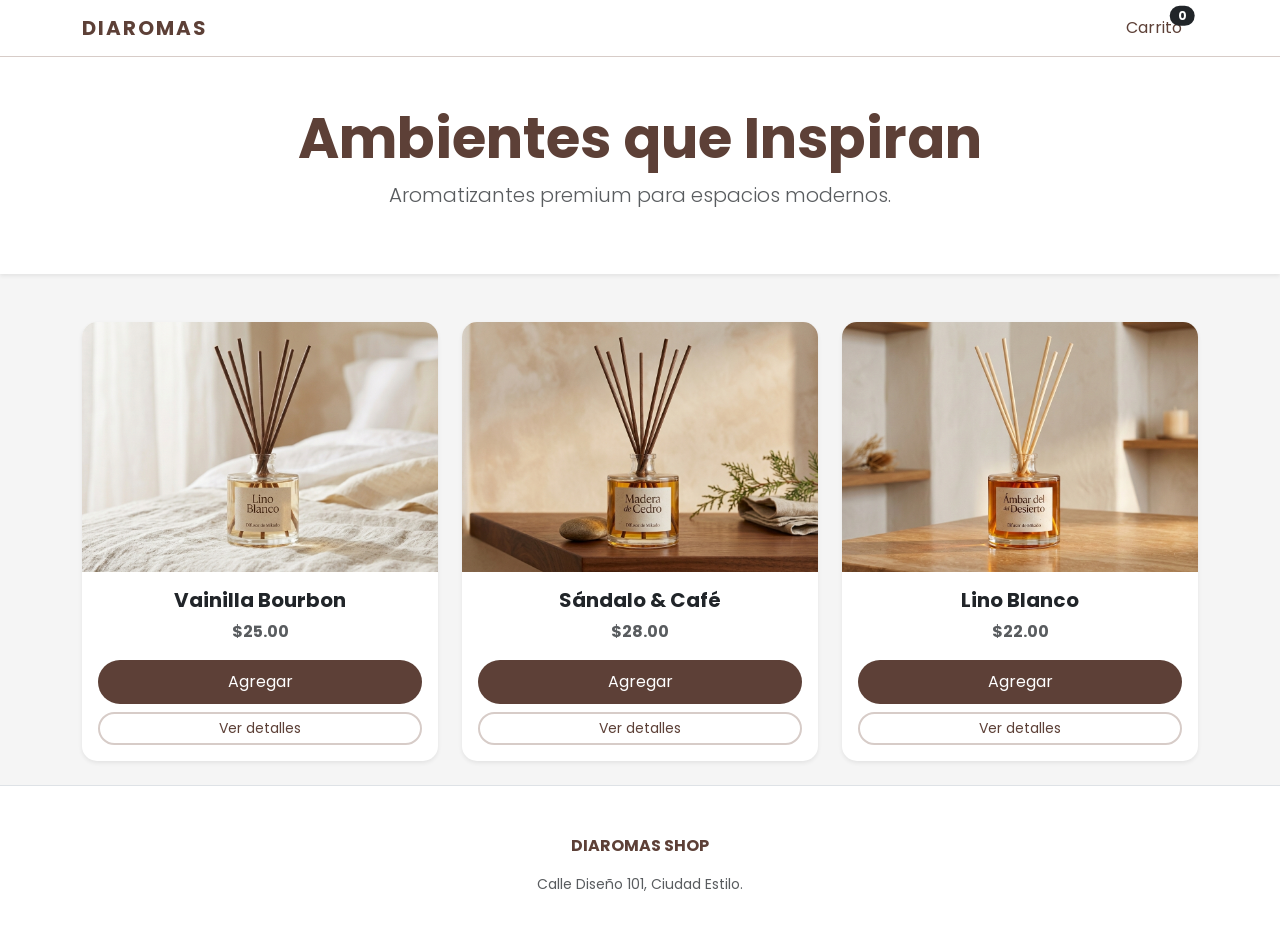
==== index.html @ bda5e0e6 "estructura incial lista" ====
<!DOCTYPE html>
<html lang="es">
<head>
    <meta charset="UTF-8">
    <meta name="viewport" content="width=device-width, initial-scale=1.0">
    <title>Diaromas | Esencias Modernas</title>
    <link href="https://cdn.jsdelivr.net/npm/bootstrap@5.3.0/dist/css/bootstrap.min.css" rel="stylesheet">
    <link href="https://fonts.googleapis.com/css2?family=Poppins:wght@300;400;700&display=swap" rel="stylesheet">
    <link rel="stylesheet" href="assets/css/styles.css">
</head>
<body>

    <nav class="navbar navbar-expand-lg sticky-top">
        <div class="container">
            <a class="navbar-brand" href="index.html">DIAROMAS</a>
            <div class="d-flex align-items-center">
                <a href="#" class="nav-link position-relative me-3">
                    Carrito
                    <span id="cart-count" class="position-absolute top-0 start-100 translate-middle badge rounded-pill bg-dark">0</span>
                </a>
            </div>
        </div>
    </nav>

    <header class="py-5 text-center bg-white mb-5 shadow-sm">
        <div class="container">
            <h1 class="display-4 fw-bold">Ambientes que Inspiran</h1>
            <p class="lead text-muted">Aromatizantes premium para espacios modernos.</p>
        </div>
    </header>

    <main class="container">
        <section id="product-grid" class="row g-4">
            </section>
    </main>

    <main class="container">
        <section id="product-grid" class="row g-4">
            </section>
    </main>

    <footer class="mt-5 py-5 border-top bg-white text-center">
        <div class="container">
            <p class="fw-bold text-uppercase">Diaromas Shop</p>
            <p class="small text-muted mb-0">Calle Diseño 101, Ciudad Estilo.</p>
        </div>
    </footer>

    <script src="assets/js/main.js"></script>
</body>
</html>
---- assets/css/styles.css ----
:root {
    --diaromas-cafe-fuerte: #5D4037;
    --diaromas-cafe-claro: #D7CCC8;
    --diaromas-crema: #F5F5F5;
    --diaromas-blanco-puro: #FFFFFF;
}

body {
    font-family: 'Poppins', sans-serif;
    background-color: var(--diaromas-crema);
    color: var(--diaromas-cafe-fuerte);
}

/* Navbar Minimalista */
.navbar {
    background-color: var(--diaromas-blanco-puro) !important;
    border-bottom: 1px solid var(--diaromas-cafe-claro);
}

.navbar-brand {
    font-weight: 700;
    color: var(--diaromas-cafe-fuerte) !important;
    letter-spacing: 2px;
}

/* Cards Modernas */
.product-card {
    border: none;
    border-radius: 15px;
    transition: all 0.3s ease;
    background-color: var(--diaromas-blanco-puro);
}

.product-card:hover {
    transform: translateY(-10px);
    box-shadow: 0 10px 30px rgba(93, 64, 55, 0.1);
}

.card-img-top {
    height: 250px;
    object-fit: cover;
    border-radius: 15px 15px 0 0;
}

/* Botones con estilo */
.btn-diaromas {
    background-color: var(--diaromas-cafe-fuerte);
    color: white;
    border-radius: 50px;
    padding: 10px 25px;
    border: none;
}

.btn-diaromas:hover {
    background-color: #3E2723;
    color: white;
}

.btn-outline-diaromas {
    border: 2px solid var(--diaromas-cafe-claro);
    color: var(--diaromas-cafe-fuerte);
    border-radius: 50px;
}

/* Responsive fixes */
@media (max-width: 420px) {
    .display-4 { font-size: 2rem; }
}
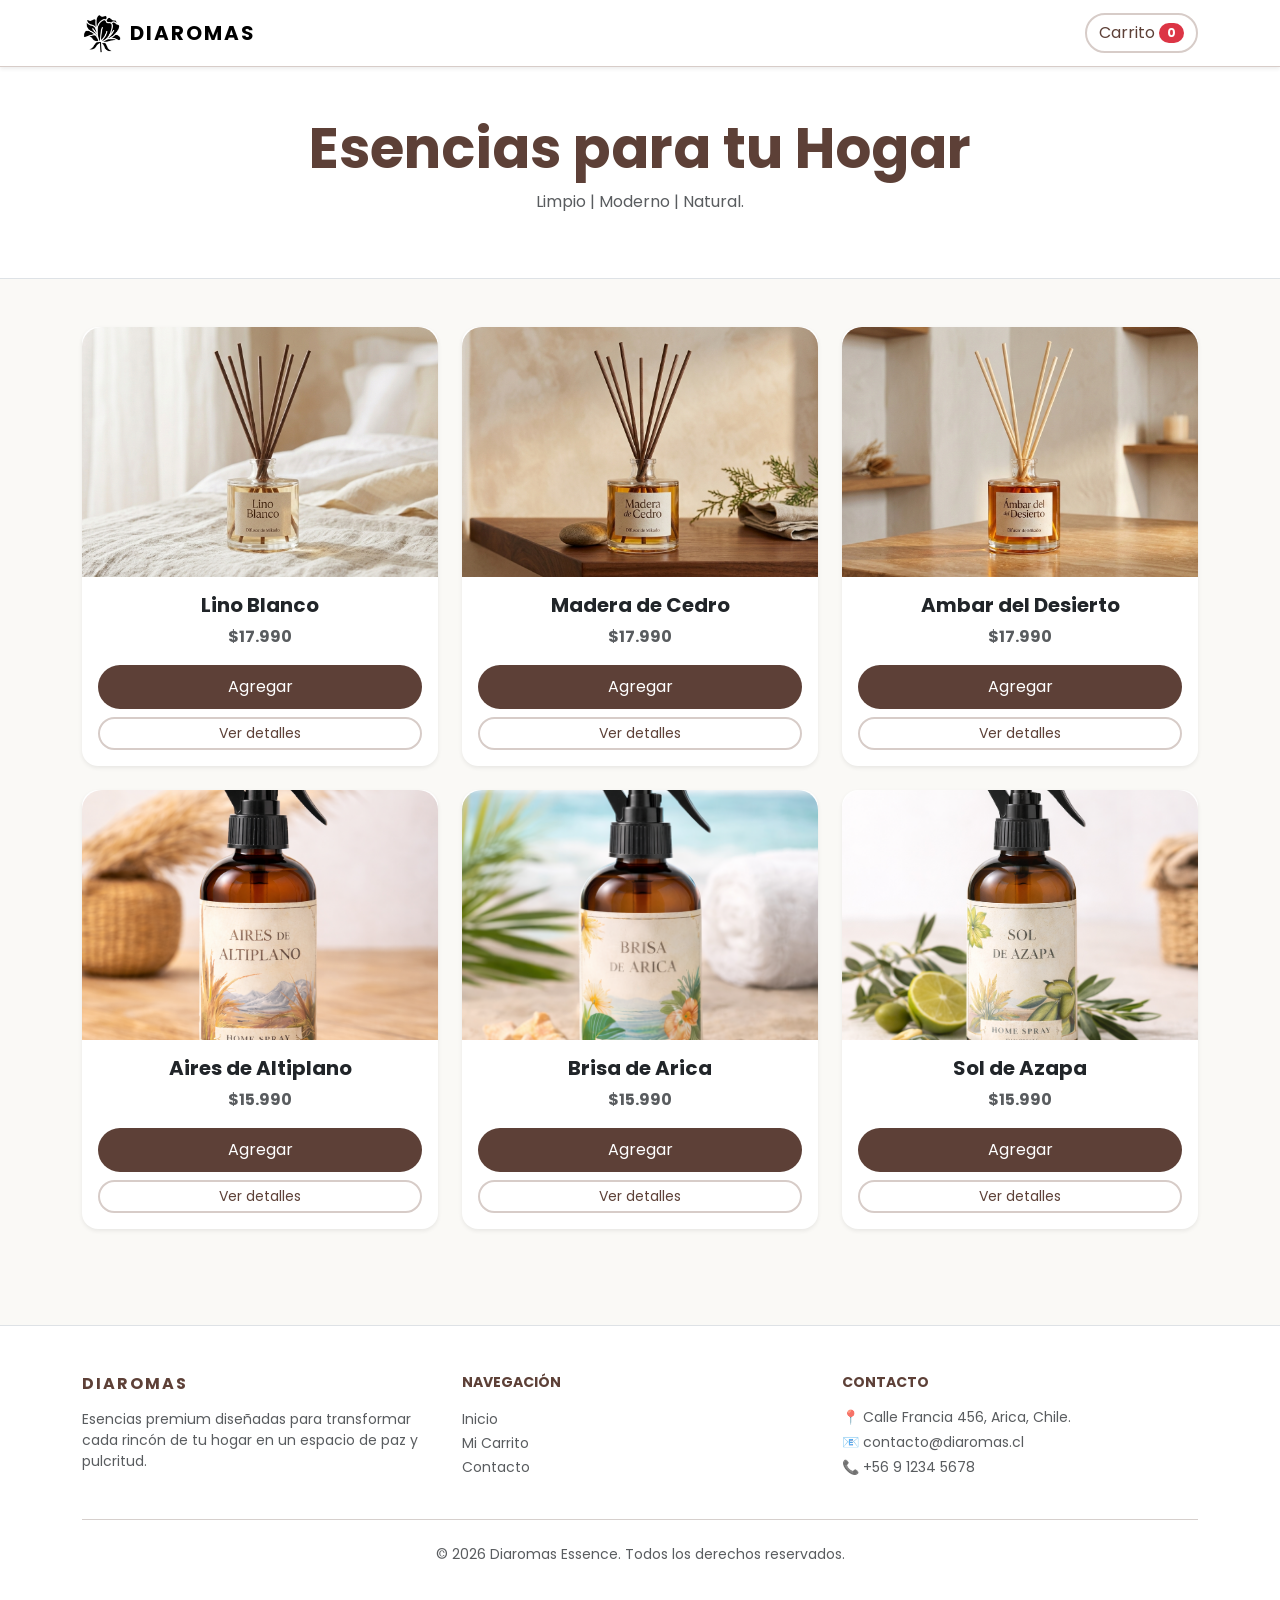
==== commit 73789ec3: "feat: implementar renderizado dinámico de productos y lógica de navegación por ID" ====
--- a/index.html
+++ b/index.html
@@ -3,49 +3,90 @@
 <head>
     <meta charset="UTF-8">
     <meta name="viewport" content="width=device-width, initial-scale=1.0">
-    <title>Diaromas | Esencias Modernas</title>
+    <title>Diaromas | Home</title>
     <link href="https://cdn.jsdelivr.net/npm/bootstrap@5.3.0/dist/css/bootstrap.min.css" rel="stylesheet">
-    <link href="https://fonts.googleapis.com/css2?family=Poppins:wght@300;400;700&display=swap" rel="stylesheet">
+    <link href="https://fonts.googleapis.com/css2?family=Poppins:wght@300;600&display=swap" rel="stylesheet">
     <link rel="stylesheet" href="assets/css/styles.css">
 </head>
 <body>
+    <nav class="navbar navbar-expand-lg sticky-top shadow-sm">
+    <div class="container">
+        <a class="navbar-brand d-flex align-items-center text-cafe-fuerte" href="index.html">
+            <img src="assets/img/8.png" alt="Logo Diaromas" width="40" height="40" class="d-inline-block align-text-top me-2">
+            DIAROMAS
+        </a>
+        
+        <div class="ms-auto">
+            <button class="btn btn-outline-diaromas position-relative" type="button" data-bs-toggle="offcanvas"
+                data-bs-target="#carritoLateral">
+                Carrito 
+                <span id="cart-count" class="badge rounded-pill bg-danger">0</span>
+            </button>
+        </div>
+    </div>
+</nav>
 
-    <nav class="navbar navbar-expand-lg sticky-top">
-        <div class="container">
-            <a class="navbar-brand" href="index.html">DIAROMAS</a>
-            <div class="d-flex align-items-center">
-                <a href="#" class="nav-link position-relative me-3">
-                    Carrito
-                    <span id="cart-count" class="position-absolute top-0 start-100 translate-middle badge rounded-pill bg-dark">0</span>
-                </a>
-            </div>
-        </div>
-    </nav>
-
-    <header class="py-5 text-center bg-white mb-5 shadow-sm">
-        <div class="container">
-            <h1 class="display-4 fw-bold">Ambientes que Inspiran</h1>
-            <p class="lead text-muted">Aromatizantes premium para espacios modernos.</p>
-        </div>
+    <header class="py-5 text-center bg-white border-bottom">
+        <h1 class="display-4 fw-bold">Esencias para tu Hogar</h1>
+        <p class="text-muted">Limpio | Moderno | Natural.</p>
     </header>
 
-    <main class="container">
-        <section id="product-grid" class="row g-4">
-            </section>
+    <main class="container py-5">
+        <section id="product-grid" class="row g-4"></section>
     </main>
 
-    <main class="container">
-        <section id="product-grid" class="row g-4">
-            </section>
-    </main>
-
-    <footer class="mt-5 py-5 border-top bg-white text-center">
+    <footer class="mt-5 py-5 border-top" style="background-color: var(--diaromas-blanco);">
         <div class="container">
-            <p class="fw-bold text-uppercase">Diaromas Shop</p>
-            <p class="small text-muted mb-0">Calle Diseño 101, Ciudad Estilo.</p>
+            <div class="row text-center text-md-start">
+                <div class="col-md-4 mb-4 mb-md-0">
+                    <h5 class="navbar-brand fw-bold mb-3 text-cafe-fuerte">DIAROMAS</h5>
+                    <p class="small text-muted">Esencias premium diseñadas para transformar cada rincón de tu hogar en un
+                        espacio de paz y pulcritud.</p>
+                </div>
+                <div class="col-md-4 mb-4 mb-md-0">
+                    <h6 class="fw-bold text-cafe-fuerte mb-3 text-uppercase small">Navegación</h6>
+                    <ul class="list-unstyled">
+                        <li><a href="index.html" class="text-decoration-none text-muted small">Inicio</a></li>
+                        <li><a href="#" class="text-decoration-none text-muted small" data-bs-toggle="offcanvas"
+                                data-bs-target="#carritoLateral">Mi Carrito</a></li>
+                        <li><a href="#" class="text-decoration-none text-muted small">Contacto</a></li>
+                    </ul>
+                </div>
+                <div class="col-md-4">
+                    <h6 class="fw-bold text-cafe-fuerte mb-3 text-uppercase small">Contacto</h6>
+                    <p class="small text-muted mb-1">📍 Calle Francia 456, Arica, Chile.</p>
+                    <p class="small text-muted mb-1">📧 contacto@diaromas.cl</p>
+                    <p class="small text-muted">📞 +56 9 1234 5678</p>
+                </div>
+            </div>
+            <hr class="my-4 text-cafe-claro">
+            <div class="text-center">
+                <p class="small text-muted mb-0">&copy; 2026 Diaromas Essence. Todos los derechos reservados.</p>
+            </div>
         </div>
     </footer>
 
+    <div class="offcanvas offcanvas-end" tabindex="-1" id="carritoLateral" aria-labelledby="offcanvasRightLabel">
+        <div class="offcanvas-header border-bottom">
+            <h5 id="offcanvasRightLabel" class="fw-bold">Tu Selección</h5>
+            <button type="button" class="btn-close text-reset" data-bs-dismiss="offcanvas" aria-label="Close"></button>
+        </div>
+        <div class="offcanvas-body">
+            <div id="lista-carrito"></div>
+    
+            <div class="border-top mt-4 pt-3">
+                <h5 class="d-flex justify-content-between">
+                    Total: <span id="total-carrito">$0</span>
+                </h5>
+                <button class="btn btn-diaromas w-100 mt-3 shadow" onclick="finalizarCompra()">Finalizar Compra</button>
+            </div>
+        </div>
+    </div>
+      
+ 
+    <script src="https://cdn.jsdelivr.net/npm/bootstrap@5.3.0/dist/js/bootstrap.bundle.min.js"></script>
+    
     <script src="assets/js/main.js"></script>
 </body>
+</body>
 </html>
--- a/assets/css/styles.css
+++ b/assets/css/styles.css
@@ -1,8 +1,8 @@
 :root {
     --diaromas-cafe-fuerte: #5D4037;
     --diaromas-cafe-claro: #D7CCC8;
-    --diaromas-crema: #F5F5F5;
-    --diaromas-blanco-puro: #FFFFFF;
+    --diaromas-crema: #FAF9F6;
+    --diaromas-blanco: #FFFFFF;
 }
 
 body {
@@ -11,44 +11,43 @@
     color: var(--diaromas-cafe-fuerte);
 }
 
-/* Navbar Minimalista */
+/* Navbar */
 .navbar {
-    background-color: var(--diaromas-blanco-puro) !important;
+    background-color: var(--diaromas-blanco) !important;
     border-bottom: 1px solid var(--diaromas-cafe-claro);
 }
 
 .navbar-brand {
     font-weight: 700;
-    color: var(--diaromas-cafe-fuerte) !important;
     letter-spacing: 2px;
 }
 
 /* Cards Modernas */
 .product-card {
     border: none;
-    border-radius: 15px;
-    transition: all 0.3s ease;
-    background-color: var(--diaromas-blanco-puro);
+    border-radius: 20px;
+    background-color: var(--diaromas-blanco);
+    transition: transform 0.3s ease, box-shadow 0.3s ease;
 }
 
 .product-card:hover {
     transform: translateY(-10px);
-    box-shadow: 0 10px 30px rgba(93, 64, 55, 0.1);
+    box-shadow: 0 15px 30px rgba(93, 64, 55, 0.1);
 }
 
 .card-img-top {
-    height: 250px;
+    height: 280px;
     object-fit: cover;
-    border-radius: 15px 15px 0 0;
+    border-radius: 20px 20px 0 0;
 }
 
-/* Botones con estilo */
+/* Botones */
 .btn-diaromas {
     background-color: var(--diaromas-cafe-fuerte);
     color: white;
     border-radius: 50px;
-    padding: 10px 25px;
     border: none;
+    padding: 10px 20px;
 }
 
 .btn-diaromas:hover {
@@ -62,7 +61,12 @@
     border-radius: 50px;
 }
 
-/* Responsive fixes */
-@media (max-width: 420px) {
-    .display-4 { font-size: 2rem; }
+/* FOOTER */
+footer {
+    border-color: var(--diaromas-cafe-claro) !important;
+}
+
+footer .text-muted:hover {
+    color: var(--diaromas-cafe-fuerte) !important;
+    transition: 0.3s;
 }
